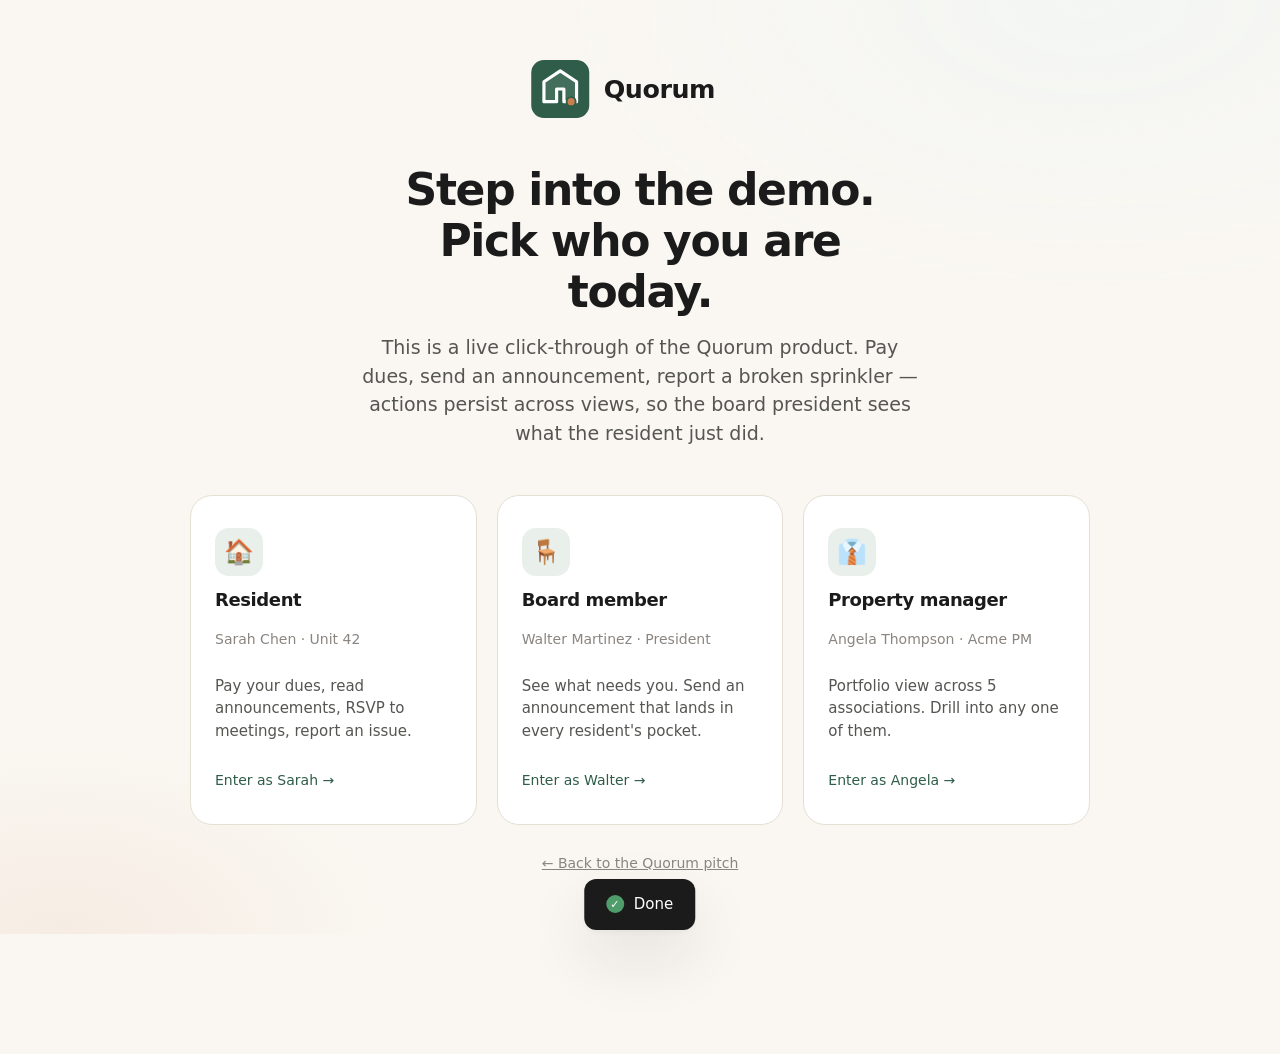
==== demo/index.html @ 81aea470 "Add click-through demo, brand kit, logo & assets" ====
<!doctype html>
<html lang="en">
<head>
<meta charset="utf-8" />
<meta name="viewport" content="width=device-width, initial-scale=1, viewport-fit=cover" />
<meta name="theme-color" content="#FAF7F2" />
<title>Quorum — Demo</title>
<link rel="icon" type="image/svg+xml" href="../assets/favicon.svg" />
<link rel="stylesheet" href="./style.css" />
</head>
<body>
  <div id="app"></div>
  <div id="toast" class="toast"><span class="check-mark">✓</span><span id="toast-msg">Done</span></div>
  <script src="./app.js"></script>
</body>
</html>
---- demo/style.css ----
:root {
  --bg: #FAF7F2;
  --bg-soft: #F3EEE4;
  --paper: #FFFFFF;
  --ink: #1B1B1B;
  --ink-soft: #555552;
  --ink-softer: #8A8580;
  --line: #E6E0D4;
  --line-soft: #EFEBE1;
  --accent: #2F5D4A;
  --accent-hover: #254A3B;
  --accent-soft: #E9EFEA;
  --accent-softer: #F3F6F3;
  --warm: #C87E4F;
  --warm-soft: #F6ECE3;
  --amber: #D4A64A;
  --green: #4F9D6B;
  --red: #C8604F;
  --shadow-1: 0 1px 2px rgba(0,0,0,0.04), 0 2px 8px rgba(30,30,30,0.04);
  --shadow-2: 0 1px 3px rgba(0,0,0,0.04), 0 10px 28px rgba(30,30,30,0.07);
  --shadow-3: 0 2px 6px rgba(0,0,0,0.04), 0 28px 64px rgba(30,30,30,0.10);
  --radius: 16px;
  --radius-lg: 22px;
}

* { box-sizing: border-box; -webkit-tap-highlight-color: transparent; }
html, body { margin: 0; padding: 0; min-height: 100%; }
body {
  font-family: -apple-system, BlinkMacSystemFont, "SF Pro Text", "Inter", "Segoe UI", system-ui, sans-serif;
  background: var(--bg);
  color: var(--ink);
  font-size: 17px;
  line-height: 1.55;
  -webkit-font-smoothing: antialiased;
}

h1, h2, h3, h4 {
  font-family: -apple-system, BlinkMacSystemFont, "SF Pro Display", "Inter", system-ui, sans-serif;
  letter-spacing: -0.022em;
  line-height: 1.15;
  margin: 0;
  font-weight: 600;
}
h1 { font-size: clamp(30px, 4.5vw, 44px); letter-spacing: -0.03em; }
h2 { font-size: clamp(22px, 3vw, 28px); }
h3 { font-size: 18px; }
h4 { font-size: 16px; font-weight: 600; }

p { margin: 0 0 1em 0; }
a { color: var(--accent); text-decoration: none; }

button, input, textarea { font-family: inherit; font-size: inherit; }

.wrap { max-width: 1000px; margin: 0 auto; padding: 0 24px; }
.wrap-narrow { max-width: 720px; margin: 0 auto; padding: 0 24px; }

#app { min-height: 100vh; padding-bottom: 120px; }

/* ---------- SPLASH ---------- */
.splash {
  min-height: 100vh;
  display: flex; flex-direction: column; align-items: center; justify-content: center;
  padding: 60px 24px;
  text-align: center;
  background:
    radial-gradient(ellipse 900px 500px at 85% 0%, var(--accent-softer) 0%, transparent 60%),
    radial-gradient(ellipse 700px 400px at 5% 100%, var(--warm-soft) 0%, transparent 50%);
}
.splash-logo { margin-bottom: 40px; }
.splash h1 { max-width: 18ch; margin-bottom: 16px; }
.splash p { color: var(--ink-soft); font-size: 19px; max-width: 46ch; margin-bottom: 48px; line-height: 1.5; }
.role-cards { display: grid; grid-template-columns: repeat(3, 1fr); gap: 20px; max-width: 900px; width: 100%; margin-bottom: 28px; }
@media (max-width: 760px) { .role-cards { grid-template-columns: 1fr; } }
.role-card {
  background: var(--paper);
  border: 1px solid var(--line);
  border-radius: var(--radius-lg);
  padding: 32px 24px;
  text-align: left;
  cursor: pointer;
  transition: all .2s;
  display: flex; flex-direction: column; gap: 14px;
}
.role-card:hover { transform: translateY(-3px); box-shadow: var(--shadow-2); border-color: var(--accent); }
.role-card .ico {
  width: 48px; height: 48px; border-radius: 14px;
  background: var(--accent-soft); color: var(--accent);
  display: grid; place-items: center; font-size: 24px;
}
.role-card h3 { margin-bottom: 4px; }
.role-card .who { font-size: 14px; color: var(--ink-softer); margin-bottom: 10px; }
.role-card .desc { font-size: 15px; color: var(--ink-soft); margin: 0; }
.role-card .go { font-size: 14px; color: var(--accent); font-weight: 500; margin-top: auto; padding-top: 14px; }

.splash-link { font-size: 14px; color: var(--ink-softer); }
.splash-link a { color: var(--ink-softer); text-decoration: underline; }

/* ---------- APP SHELL ---------- */
.app-top {
  background: var(--paper);
  border-bottom: 1px solid var(--line);
  padding: 12px 0;
  position: sticky; top: 0; z-index: 40;
  backdrop-filter: saturate(160%) blur(10px);
  background: rgba(255,255,255,0.94);
}
.app-top .wrap { display: flex; align-items: center; gap: 14px; }
.back-btn {
  background: transparent; border: 0; color: var(--ink-soft);
  cursor: pointer; padding: 8px; border-radius: 8px;
  display: inline-flex; align-items: center; gap: 4px;
  font-size: 15px;
}
.back-btn:hover { background: var(--bg-soft); color: var(--ink); }
.top-brand { display: flex; align-items: center; gap: 10px; flex: 1; min-width: 0; }
.top-brand img { width: 28px; height: 28px; border-radius: 7px; flex-shrink: 0; }
.top-brand .where { min-width: 0; }
.top-brand .where h4 { font-size: 15px; font-weight: 600; line-height: 1.2; white-space: nowrap; overflow: hidden; text-overflow: ellipsis; }
.top-brand .where .sub { font-size: 12px; color: var(--ink-soft); }

.nav-tabs {
  display: flex; gap: 2px;
  background: var(--bg-soft); border-radius: 10px; padding: 4px;
}
.nav-tab {
  padding: 8px 14px; border-radius: 7px;
  font-size: 14px; font-weight: 500; color: var(--ink-soft);
  background: transparent; border: 0; cursor: pointer;
  transition: all .15s;
}
.nav-tab:hover { color: var(--ink); }
.nav-tab.active { background: var(--paper); color: var(--ink); box-shadow: var(--shadow-1); }
@media (max-width: 680px) { .nav-tabs { display: none; } }

/* ---------- PAGE ---------- */
.page { padding: 32px 0; animation: fadeIn .3s ease; }
@keyframes fadeIn { from { opacity: 0; transform: translateY(4px); } to { opacity: 1; transform: none; } }

.page-header { margin-bottom: 28px; }
.page-header h1 { margin-bottom: 6px; }
.page-header p { color: var(--ink-soft); font-size: 17px; margin: 0; }

/* ---------- CARDS & ROWS ---------- */
.card {
  background: var(--paper);
  border: 1px solid var(--line);
  border-radius: var(--radius);
  padding: 24px;
  margin-bottom: 16px;
}
.card-lg {
  background: var(--paper);
  border: 1px solid var(--line);
  border-radius: var(--radius-lg);
  padding: 32px;
  margin-bottom: 20px;
}
.card-header { display: flex; justify-content: space-between; align-items: baseline; margin-bottom: 16px; gap: 12px; }
.card-header h2 { font-size: 19px; }
.card-header .meta { font-size: 14px; color: var(--ink-soft); }

.balance-hero {
  background: linear-gradient(135deg, var(--accent) 0%, #25493A 100%);
  color: #fff;
  border-radius: var(--radius-lg);
  padding: 32px;
  margin-bottom: 20px;
  display: flex; justify-content: space-between; align-items: flex-end;
  gap: 16px; flex-wrap: wrap;
}
.balance-hero .label { font-size: 13px; letter-spacing: 0.1em; text-transform: uppercase; opacity: 0.75; margin-bottom: 6px; }
.balance-hero .amount { font-size: clamp(40px, 7vw, 56px); font-weight: 600; letter-spacing: -0.03em; line-height: 1; }
.balance-hero .sub { font-size: 14px; opacity: 0.75; margin-top: 8px; }

.row {
  display: flex; align-items: center; gap: 14px;
  padding: 16px;
  border: 1px solid var(--line);
  border-radius: 14px;
  background: var(--paper);
  margin-bottom: 10px;
  cursor: pointer;
  transition: all .15s;
}
.row:hover { border-color: var(--accent); background: var(--accent-softer); }
.row .icon {
  width: 42px; height: 42px; border-radius: 12px;
  background: var(--warm-soft); color: var(--warm);
  display: grid; place-items: center;
  font-size: 18px;
  flex-shrink: 0;
}
.row .icon.sage { background: var(--accent-soft); color: var(--accent); }
.row .icon.neutral { background: var(--bg-soft); color: var(--ink-soft); }
.row .body { flex: 1; min-width: 0; }
.row .title { font-weight: 500; font-size: 16px; line-height: 1.35; }
.row .meta { font-size: 13px; color: var(--ink-soft); margin-top: 3px; }
.row .action { font-size: 14px; color: var(--accent); font-weight: 500; flex-shrink: 0; }
.row.done .title { text-decoration: line-through; color: var(--ink-softer); }

.empty {
  padding: 48px 24px; text-align: center; color: var(--ink-soft);
  border: 1px dashed var(--line); border-radius: var(--radius);
  background: var(--paper);
}
.empty .ico { font-size: 32px; margin-bottom: 12px; opacity: 0.6; }

/* ---------- KPI ---------- */
.kpi-grid { display: grid; grid-template-columns: repeat(3, 1fr); gap: 14px; margin-bottom: 24px; }
@media (max-width: 600px) { .kpi-grid { grid-template-columns: 1fr; } }
.kpi {
  background: var(--paper); border: 1px solid var(--line);
  border-radius: 14px; padding: 20px;
}
.kpi .label { font-size: 12px; letter-spacing: 0.08em; text-transform: uppercase; color: var(--ink-soft); font-weight: 600; }
.kpi .num { font-size: 28px; font-weight: 600; letter-spacing: -0.02em; margin-top: 4px; }
.kpi .trend { font-size: 13px; color: var(--accent); margin-top: 4px; }

/* ---------- PILLS ---------- */
.pill {
  display: inline-block; font-size: 11px; font-weight: 600;
  letter-spacing: 0.06em; text-transform: uppercase;
  padding: 4px 10px; border-radius: 999px;
  background: var(--warm-soft); color: var(--warm);
}
.pill.sage { background: var(--accent-soft); color: var(--accent); }
.pill.red { background: #FBE6E2; color: var(--red); }
.pill.amber { background: #FBEFD8; color: #9E7A22; }
.pill.green { background: #E0F0E4; color: #2F6E46; }
.pill.neutral { background: var(--bg-soft); color: var(--ink-soft); }

/* ---------- BUTTONS ---------- */
.btn {
  display: inline-flex; align-items: center; justify-content: center; gap: 8px;
  font-size: 16px; font-weight: 500;
  padding: 13px 22px; border-radius: 11px;
  border: 1px solid transparent;
  cursor: pointer; transition: all .15s;
  min-height: 48px;
}
.btn-primary { background: var(--accent); color: #fff; border: 0; box-shadow: 0 1px 0 rgba(0,0,0,0.08), 0 6px 18px rgba(47,93,74,0.16); }
.btn-primary:hover { background: var(--accent-hover); transform: translateY(-1px); }
.btn-primary:active { transform: translateY(0); }
.btn-primary:disabled { background: var(--ink-softer); pointer-events: none; box-shadow: none; }
.btn-ghost { background: var(--paper); color: var(--ink); border-color: var(--line); }
.btn-ghost:hover { border-color: var(--ink); }
.btn-sm { padding: 8px 14px; font-size: 14px; min-height: 36px; }
.btn-block { width: 100%; }
.btn-row { display: flex; gap: 10px; flex-wrap: wrap; margin-top: 20px; }

/* ---------- FORMS ---------- */
.field { margin-bottom: 18px; }
.field-label { font-size: 13px; letter-spacing: 0.06em; text-transform: uppercase; color: var(--ink-soft); font-weight: 600; margin-bottom: 8px; display: block; }
.field-input, .field-textarea, .field-select {
  width: 100%;
  background: var(--paper);
  border: 1px solid var(--line);
  border-radius: 10px;
  padding: 13px 15px;
  font-size: 16px;
  color: var(--ink);
  transition: border-color .15s, background .15s;
  font-family: inherit;
}
.field-input:focus, .field-textarea:focus, .field-select:focus {
  outline: none; border-color: var(--accent); background: #fff;
  box-shadow: 0 0 0 3px var(--accent-soft);
}
.field-textarea { min-height: 100px; resize: vertical; line-height: 1.5; }
.field-help { font-size: 13px; color: var(--ink-soft); margin-top: 6px; }

.audience-chip {
  display: inline-block; padding: 7px 13px;
  background: var(--accent-soft); color: var(--accent);
  border-radius: 999px; font-size: 13px; font-weight: 500;
  margin-right: 6px; margin-bottom: 6px;
}
.audience-chip.add { background: var(--bg-soft); color: var(--ink-soft); cursor: pointer; }

.channel-row { display: flex; gap: 10px; flex-wrap: wrap; }
.channel {
  flex: 1; min-width: 110px;
  padding: 13px; border: 1px solid var(--line); border-radius: 10px;
  display: flex; align-items: center; gap: 10px; background: var(--paper);
  cursor: pointer; font-size: 15px; font-weight: 500;
  transition: all .15s;
}
.channel:hover { border-color: var(--ink-softer); }
.channel.on { border-color: var(--accent); background: var(--accent-soft); color: var(--accent); }
.channel .check { width: 18px; height: 18px; border-radius: 5px; border: 1.5px solid var(--line); flex-shrink: 0; transition: all .15s; position: relative; }
.channel.on .check { background: var(--accent); border-color: var(--accent); }
.channel.on .check::after { content: ""; position: absolute; left: 4px; top: 1px; width: 5px; height: 10px; border: solid #fff; border-width: 0 2px 2px 0; transform: rotate(45deg); }

/* ---------- RECEIPT (pay confirmation) ---------- */
.receipt {
  background: var(--paper); border: 1px solid var(--line);
  border-radius: var(--radius-lg);
  padding: 40px 32px;
  text-align: center;
  max-width: 440px; margin: 40px auto;
}
.receipt .checkbig {
  width: 72px; height: 72px; border-radius: 50%;
  background: var(--green); color: #fff;
  display: grid; place-items: center; margin: 0 auto 20px;
  font-size: 34px;
  animation: pop .4s ease;
}
@keyframes pop { from { transform: scale(0); } 70% { transform: scale(1.1); } to { transform: scale(1); } }
.receipt h2 { margin-bottom: 8px; }
.receipt p { color: var(--ink-soft); margin-bottom: 24px; }
.receipt .lines { text-align: left; background: var(--bg-soft); border-radius: 12px; padding: 18px; margin-bottom: 24px; }
.receipt .lines-row { display: flex; justify-content: space-between; padding: 6px 0; font-size: 14px; }
.receipt .lines-row.total { border-top: 1px solid var(--line); margin-top: 6px; padding-top: 12px; font-weight: 600; font-size: 17px; }

/* ---------- HOA directory ---------- */
.hoa-row {
  display: flex; align-items: center; gap: 14px;
  padding: 16px;
  border: 1px solid var(--line); border-radius: 12px;
  background: var(--paper); margin-bottom: 10px;
  cursor: pointer; transition: all .15s;
}
.hoa-row:hover { border-color: var(--accent); }
.status-dot { width: 10px; height: 10px; border-radius: 50%; flex-shrink: 0; }
.status-dot.green { background: var(--green); }
.status-dot.amber { background: var(--amber); }
.status-dot.red { background: var(--red); }
.hoa-row .name { flex: 1; font-weight: 500; font-size: 16px; min-width: 0; }
.hoa-row .stat { font-size: 14px; color: var(--ink-soft); text-align: right; flex-shrink: 0; }

/* ---------- VOTE / MEETING ---------- */
.vote-bar {
  height: 8px; border-radius: 4px; background: var(--bg-soft); overflow: hidden;
  margin-top: 10px;
}
.vote-bar-fill { height: 100%; background: var(--accent); transition: width .4s; }

/* ---------- ROLE SWITCHER ---------- */
.role-switcher {
  position: fixed; bottom: 20px; left: 50%; transform: translateX(-50%);
  background: var(--ink); color: #fff;
  border-radius: 999px; padding: 6px;
  display: flex; gap: 2px;
  box-shadow: var(--shadow-3);
  z-index: 60;
  max-width: calc(100vw - 32px);
  overflow-x: auto;
  -webkit-overflow-scrolling: touch;
  scrollbar-width: none;
}
.role-switcher::-webkit-scrollbar { display: none; }
.role-switch-btn {
  background: transparent; border: 0; color: rgba(255,255,255,0.75);
  padding: 10px 16px; border-radius: 999px;
  font-size: 14px; font-weight: 500; cursor: pointer;
  transition: all .15s; white-space: nowrap;
}
.role-switch-btn:hover { color: #fff; }
.role-switch-btn.active { background: var(--accent); color: #fff; }
.role-switch-btn.reset { color: rgba(255,255,255,0.5); font-size: 12px; padding: 10px 12px; }
.role-switch-btn.reset:hover { color: #fff; }

/* ---------- RESIDENTS TABLE ---------- */
.resident-row {
  display: grid; grid-template-columns: 2fr 1.5fr 1fr 1fr; gap: 12px;
  padding: 14px 16px; border-bottom: 1px solid var(--line);
  align-items: center; font-size: 15px;
}
.resident-row.head {
  font-size: 12px; letter-spacing: 0.06em; text-transform: uppercase;
  color: var(--ink-soft); font-weight: 600;
  background: var(--bg-soft);
}
.resident-row .r-name { font-weight: 500; }
.resident-row .r-contact { color: var(--ink-soft); font-size: 14px; }
.resident-row .r-status { font-size: 13px; }
@media (max-width: 680px) {
  .resident-row { grid-template-columns: 1.5fr 1fr; gap: 6px; }
  .resident-row .r-contact, .resident-row .r-status { display: none; }
}

/* ---------- TOAST ---------- */
.toast {
  position: fixed; bottom: 90px; left: 50%; transform: translateX(-50%) translateY(120px);
  background: var(--ink); color: #fff;
  padding: 14px 22px; border-radius: 12px;
  font-size: 15px; font-weight: 500;
  box-shadow: var(--shadow-3);
  z-index: 100; transition: transform .35s ease;
  display: flex; align-items: center; gap: 10px;
  max-width: calc(100% - 48px);
}
.toast.show { transform: translateX(-50%) translateY(0); }
.toast .check-mark { width: 18px; height: 18px; background: var(--green); border-radius: 50%; display: grid; place-items: center; color: #fff; font-size: 11px; flex-shrink: 0; }

/* ---------- BANNER (demo notice) ---------- */
.demo-banner {
  background: var(--warm-soft); color: #7A4B26;
  padding: 10px 24px; font-size: 13px; text-align: center;
  border-bottom: 1px solid rgba(200,126,79,0.2);
}
.demo-banner a { color: #7A4B26; text-decoration: underline; }

/* ---------- GRID LAYOUTS ---------- */
.grid-2 { display: grid; grid-template-columns: 1fr 1fr; gap: 20px; }
@media (max-width: 720px) { .grid-2 { grid-template-columns: 1fr; } }

.quick-actions { display: grid; grid-template-columns: repeat(4, 1fr); gap: 10px; margin-bottom: 20px; }
@media (max-width: 600px) { .quick-actions { grid-template-columns: repeat(2, 1fr); } }
.qa {
  background: var(--paper); border: 1px solid var(--line);
  border-radius: 14px; padding: 16px; text-align: center;
  cursor: pointer; transition: all .15s;
  display: flex; flex-direction: column; gap: 8px; align-items: center;
}
.qa:hover { transform: translateY(-2px); box-shadow: var(--shadow-1); border-color: var(--accent); }
.qa .ico {
  width: 40px; height: 40px; border-radius: 11px;
  background: var(--accent-soft); color: var(--accent);
  display: grid; place-items: center; font-size: 18px;
}
.qa .lbl { font-size: 13px; font-weight: 500; line-height: 1.3; }

/* ---------- MEETING DETAIL ---------- */
.agenda-item {
  padding: 16px 0; border-bottom: 1px solid var(--line);
}
.agenda-item:last-child { border-bottom: 0; }
.agenda-item .ah { display: flex; gap: 12px; align-items: baseline; margin-bottom: 6px; }
.agenda-item .num { font-size: 13px; color: var(--ink-soft); font-weight: 600; }
.agenda-item .title { font-weight: 500; }
.agenda-item p { font-size: 15px; color: var(--ink-soft); margin: 4px 0 0 28px; }
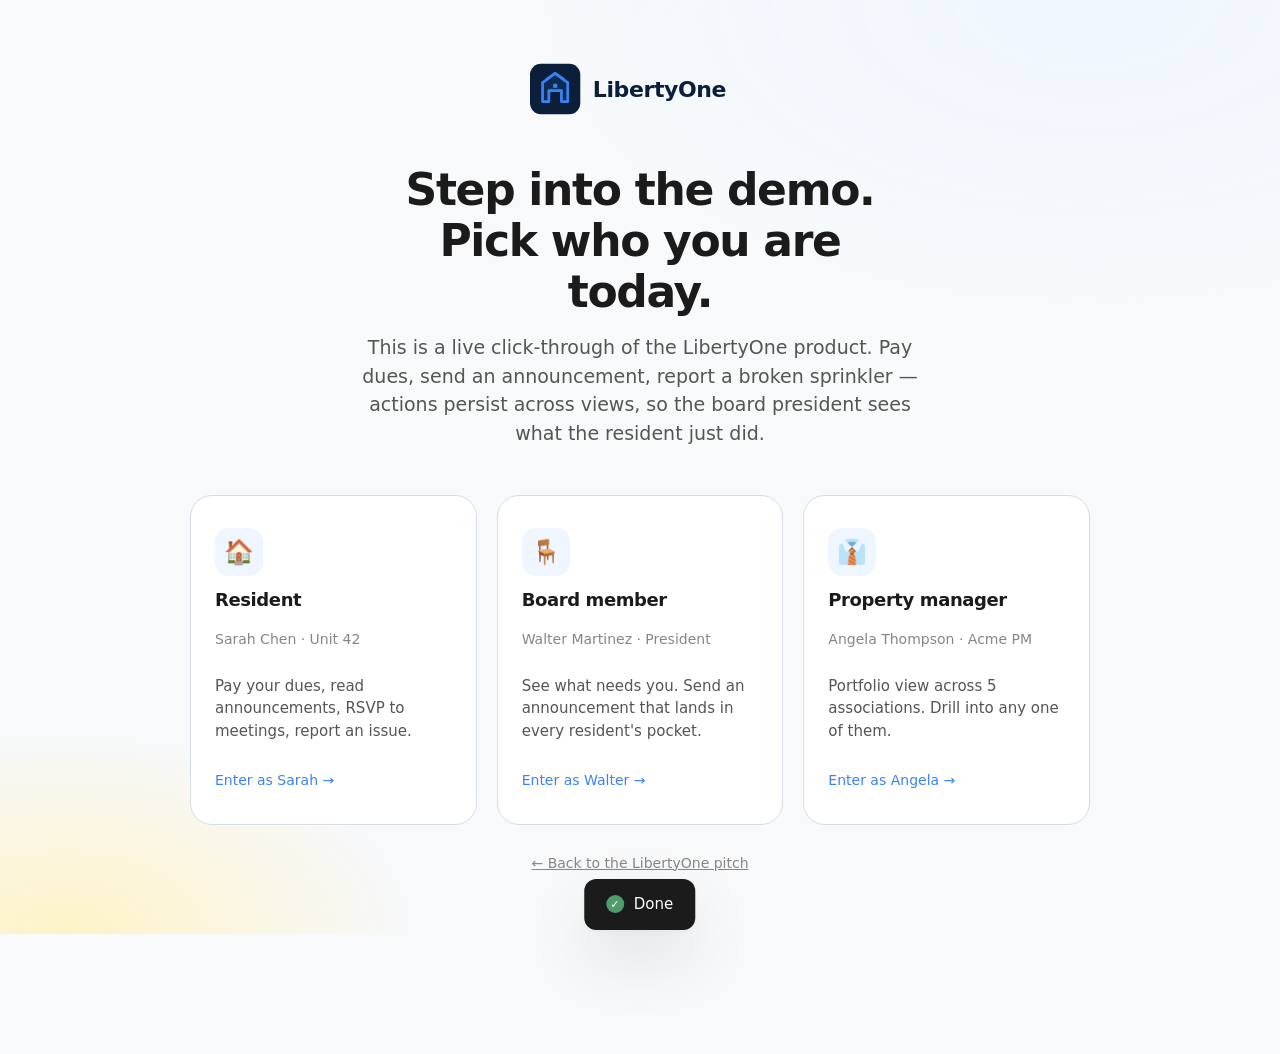
==== commit ff1f7912: "Rebrand pitch site: Quorum → LibertyOne" ====
--- a/demo/index.html
+++ b/demo/index.html
@@ -3,8 +3,8 @@
 <head>
 <meta charset="utf-8" />
 <meta name="viewport" content="width=device-width, initial-scale=1, viewport-fit=cover" />
-<meta name="theme-color" content="#FAF7F2" />
-<title>Quorum — Demo</title>
+<meta name="theme-color" content="#F7F9FB" />
+<title>LibertyOne — Demo</title>
 <link rel="icon" type="image/svg+xml" href="../assets/favicon.svg" />
 <link rel="stylesheet" href="./style.css" />
 </head>
--- a/demo/style.css
+++ b/demo/style.css
@@ -1,21 +1,23 @@
 :root {
-  --bg: #FAF7F2;
-  --bg-soft: #F3EEE4;
+  --bg: #F7F9FB;
+  --bg-soft: #EDF1F5;
   --paper: #FFFFFF;
   --ink: #1B1B1B;
   --ink-soft: #555552;
   --ink-softer: #8A8580;
-  --line: #E6E0D4;
-  --line-soft: #EFEBE1;
-  --accent: #2F5D4A;
-  --accent-hover: #254A3B;
-  --accent-soft: #E9EFEA;
-  --accent-softer: #F3F6F3;
-  --warm: #C87E4F;
-  --warm-soft: #F6ECE3;
-  --amber: #D4A64A;
+  --line: #D8DEE5;
+  --line-soft: #E5EAF0;
+  --accent: #3B82F6;
+  --accent-hover: #2563EB;
+  --accent-soft: #EFF6FF;
+  --accent-softer: #F0F7FF;
+  --warm: #F59E0B;
+  --warm-soft: #FEF3C7;
+  --amber: #F59E0B;
   --green: #4F9D6B;
   --red: #C8604F;
+  --navy: #0B1F3B;
+  --navy-hover: #0F2D4F;
   --shadow-1: 0 1px 2px rgba(0,0,0,0.04), 0 2px 8px rgba(30,30,30,0.04);
   --shadow-2: 0 1px 3px rgba(0,0,0,0.04), 0 10px 28px rgba(30,30,30,0.07);
   --shadow-3: 0 2px 6px rgba(0,0,0,0.04), 0 28px 64px rgba(30,30,30,0.10);
@@ -160,7 +162,7 @@
 .card-header .meta { font-size: 14px; color: var(--ink-soft); }
 
 .balance-hero {
-  background: linear-gradient(135deg, var(--accent) 0%, #25493A 100%);
+  background: linear-gradient(135deg, var(--accent) 0%, #1E40AF 100%);
   color: #fff;
   border-radius: var(--radius-lg);
   padding: 32px;
@@ -238,7 +240,7 @@
   cursor: pointer; transition: all .15s;
   min-height: 48px;
 }
-.btn-primary { background: var(--accent); color: #fff; border: 0; box-shadow: 0 1px 0 rgba(0,0,0,0.08), 0 6px 18px rgba(47,93,74,0.16); }
+.btn-primary { background: var(--accent); color: #fff; border: 0; box-shadow: 0 1px 0 rgba(0,0,0,0.08), 0 6px 18px rgba(59,130,246,0.16); }
 .btn-primary:hover { background: var(--accent-hover); transform: translateY(-1px); }
 .btn-primary:active { transform: translateY(0); }
 .btn-primary:disabled { background: var(--ink-softer); pointer-events: none; box-shadow: none; }
@@ -357,7 +359,7 @@
   transition: all .15s; white-space: nowrap;
 }
 .role-switch-btn:hover { color: #fff; }
-.role-switch-btn.active { background: var(--accent); color: #fff; }
+.role-switch-btn.active { background: var(--navy); color: #fff; }
 .role-switch-btn.reset { color: rgba(255,255,255,0.5); font-size: 12px; padding: 10px 12px; }
 .role-switch-btn.reset:hover { color: #fff; }
 
@@ -396,11 +398,11 @@
 
 /* ---------- BANNER (demo notice) ---------- */
 .demo-banner {
-  background: var(--warm-soft); color: #7A4B26;
+  background: var(--accent-soft); color: #1E40AF;
   padding: 10px 24px; font-size: 13px; text-align: center;
-  border-bottom: 1px solid rgba(200,126,79,0.2);
-}
-.demo-banner a { color: #7A4B26; text-decoration: underline; }
+  border-bottom: 1px solid rgba(59,130,246,0.2);
+}
+.demo-banner a { color: #1E40AF; text-decoration: underline; }
 
 /* ---------- GRID LAYOUTS ---------- */
 .grid-2 { display: grid; grid-template-columns: 1fr 1fr; gap: 20px; }
